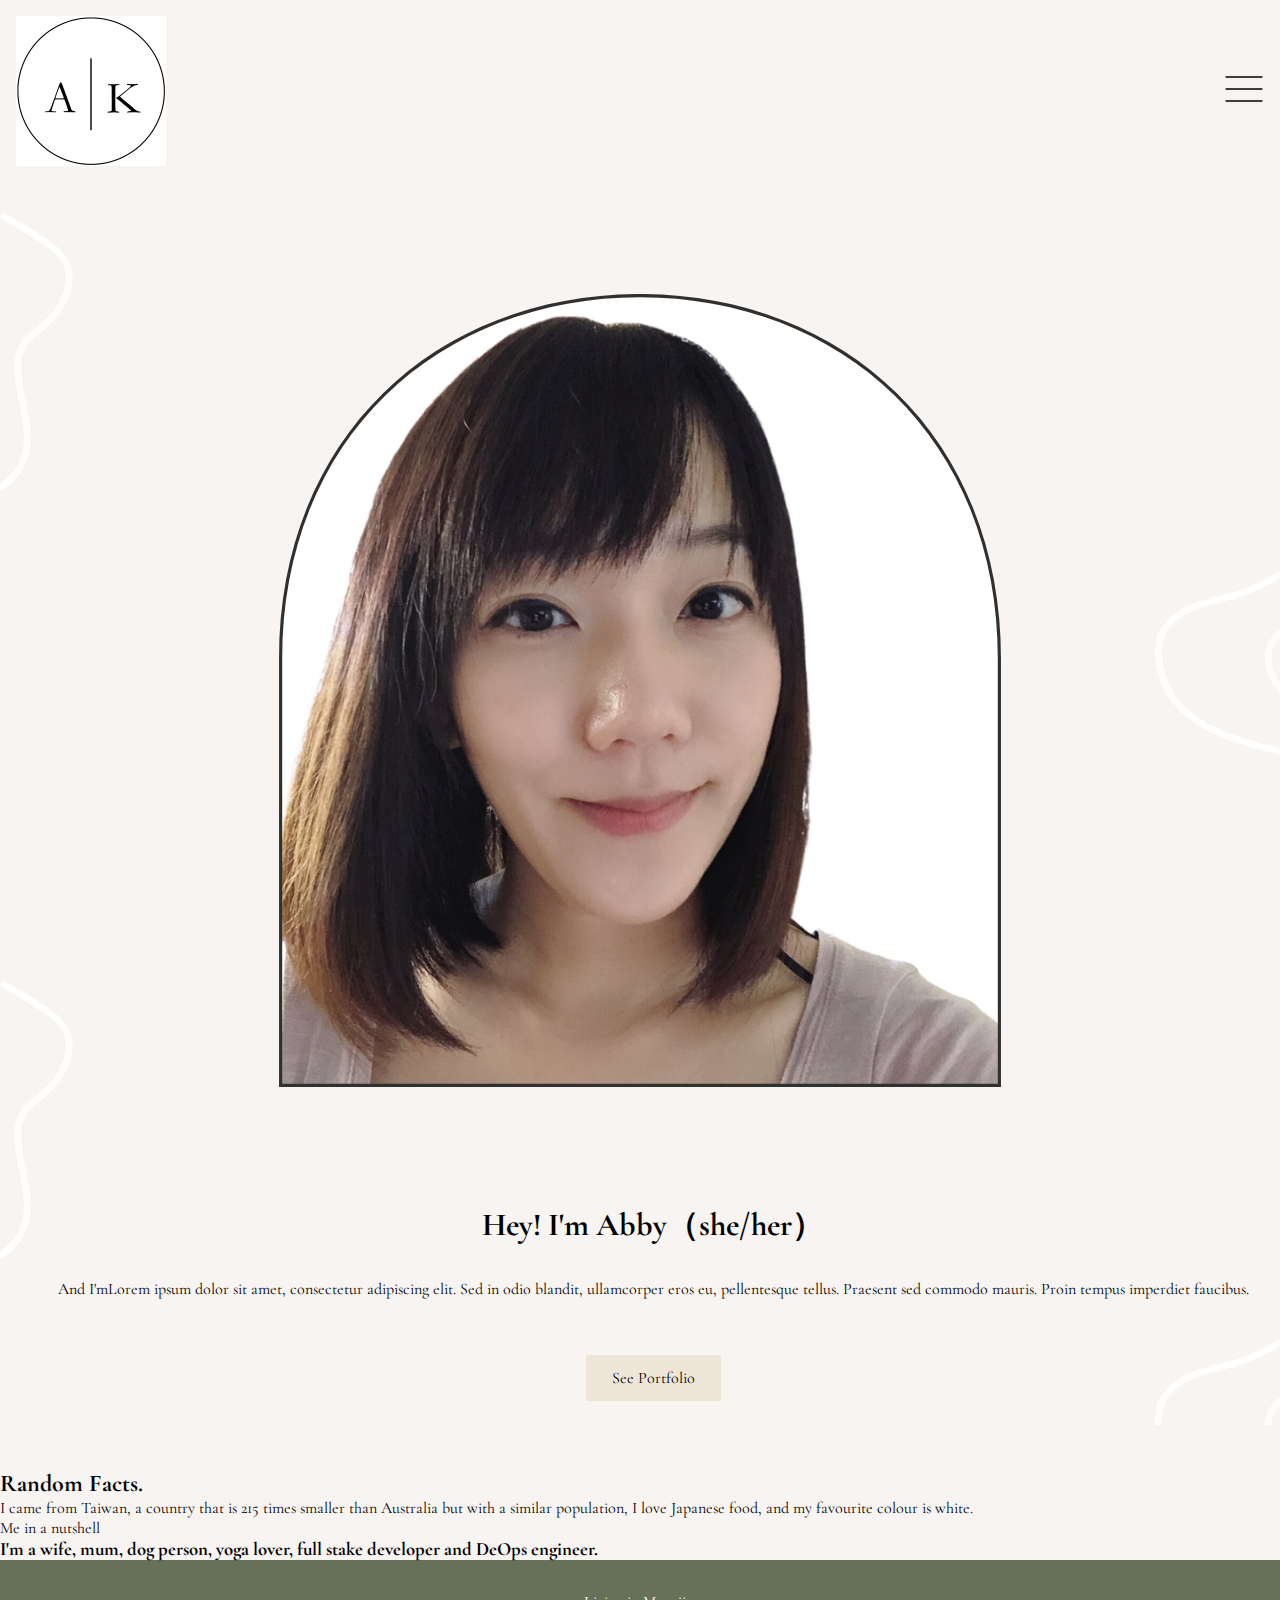
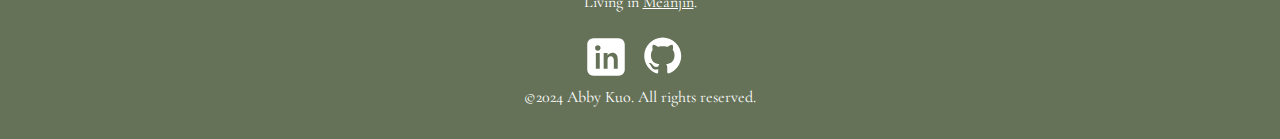
==== about.html @ 529d09ce "Edited class names, images, image links and alt, and added portfolio and profile image." ====
<!DOCTYPE html>
<html lang="en">
    <head>
        <meta charset="UTF-8">
        <meta http-equiv="X-UA-Compatible" content="IE=edge">
        <meta name="viewpoint" content="width=device-width", initial-scale="1.0">
        <title>Abby Kuo | Full Stack Developer</title>
        <link rel="stylesheet" href="style.css">
    </head>
    <body>
        <header>
            <div class="mobile-header">
                <img src="./img/logos/logo_1.png" alt="The Abby Kuo Logo." class="logo">
                <button type="button" class="hamburger-button">
                    <img class="hamburger-icon" src="./img/hamburger.svg" alt="Three horizontal lines, positioned one above the other.">
                </button>
            </div>
    
            <nav class="mobile-nav display-none" aria-label="Primary">
                <ul>
                    <li>
                        <a href="#">Home</a>
                    </li>
                    <li>
                        <a href="#">About</a>
                    </li>
                    <li>
                        <a href="#">Portfolio</a>
                    </li>
                    <li>
                        <a href="#">Resume</a>
                    </li>
                    <li>
                        <a href="#">Contact</a>
                    </li>
                </ul>
            </nav>

            <nav class="desktop-nav" aria-label="Primary">
                <ul>
                    <li>
                        <a href="#">Home</a>
                    </li>
                    <li>
                        <a href="#">About</a>
                    </li>
                    <li>
                        <a href="#">Portfolio</a>
                    </li>
                    <li>
                        <a href="#">Resume</a>
                    </li>
                    <li>
                        <a href="#">Contact</a>
                    </li>
                </ul>
            </nav>
        </header>
        
        <section class="hero">
            <div class="hero-bg hero-bg--2">
                <div class="hero-img">
                    <img src="./img/profile.png" alt="A half arch image of Abby Kuo's profile image." class="profile-img">
                </div>
                <div class="hero-text">
                    <h1>Hey! I'm Abby（she/her）</h1>
                    <p>And I'mLorem ipsum dolor sit amet, consectetur adipiscing elit. Sed in odio blandit, ullamcorper eros eu, pellentesque tellus. Praesent sed commodo mauris. Proin tempus imperdiet faucibus.</p>
                    <a href="#" class="btn-primary">See Portfolio</a>
                </div>
            </div>
        </section>

        <section class="ac">
            <div class="ac--1">
                <div >
                    <img src="#" alt="">
                </div>
                <div>
                    <h2>Random Facts.</h2>
                </div>
                <div>
                    <p>I came from Taiwan, a country that is 215 times smaller than Australia but with a similar population, I love Japanese food, and my favourite colour is white.</p>
                </div>
            </div>
            
        </section>

        <section class="ac">
            <div class="ac--2">
                <div>
                    <p><span>Me in a nutshell</span></p>
                </div>
                <div>
                    <h3>I'm a wife, mum, dog person, yoga lover, full stake developer and DeOps engineer.</h3>
                </div>
            </div>
            
                
        </section>

        <main>

        </main>

        <footer>
            <div>
                <p>Living in <a href="https://meanjin.com.au/about-meanjin/" title="Brisbane" target="_blank">Meanjin</a>.</p>
                <a href="https://www.linkedin.com/in/abby-kuo/"
                    title="Abby Kuo on Linkedin">
                    <img class="socials-icon" src="./img/linkedin.svg"  alt="The Linkedin logo: a simple blue square with the white letter 'in' in the center.">
                </a>
                <a href="https://github.com/AbbyKuo" title="Check me out">
                    <img class="socials-icon" src="./img/github.svg" style="height: 70px; padding-bottom: 5px;" alt="The GitHub logo: a black circle with the silhouette of a white cat, with on tenable arm.">
                </a>
                <p>©2024 Abby Kuo. All rights reserved.</p>
            </div> 
        </footer>
    </body>

</html>
---- style.css ----
@import url('https://fonts.googleapis.com/css2?family=Cormorant+Garamond:ital,wght@0,300;0,400;0,500;0,600;0,700;1,300;1,400;1,500;1,600;1,700&display=swap');

:root {
    --white: #ffffff;
    --green: #657258;
    --black: #000000;
    --cream: #ede6d9;
    --background: #f7f4f2; 
    --light-green: #9dbc98;
    --action: rgba(99, 136, 137, )
}

/* CSS Reset to get rid of the weird browser setting*/

html {
    box-sizing: border-box;
    font-size: 16px;
    font-family: "Cormorant Garamond", serif;
    color: var(--black);
    scroll-behavior: smooth;
  }
  
  *,
  *:before,
  *:after {
    box-sizing: inherit;
  }
  
  h1,
  h2,
  h3,
  h4,
  h5,
  h6 {
    font-family: "Cormorant Garamond", serif;
  }
  
  body,
  h1,
  h2,
  h3,
  h4,
  h5,
  h6,
  p,
  ol,
  ul {
    margin: 0;
    padding: 0;
  }
  
  ol,
  ul {
    list-style: none;
  }
  
  img {
    max-width: 100%;
    height: auto;
  }
  
  input,
  button,
  textarea,
  select {
    font: inherit;
  }

/* utilities */

.display-none {
    display: none;
  }

  /* Components */

body {
    background-color: var(--background);
}

footer {
    background-color: var(--green);
    color: var(--white);
}

.btn-primary {
    padding: 13px 26px;
    display: inline-block;
    text-decoration: none;
    color: var(--black);
    background-color: var(--cream);
    margin: 24px 16px;
}

.btn-primary:hover {
    color: var(--white);
    background-color: var(--green);
}

header .mobile-header {
    padding: 16px;
    display: flex;
    align-items: center;
    justify-content: space-between;
} 

header button {
    all: unset;
}

.logo {
    height: 150px;
}

.mobile-nav a {
    text-decoration: none;
    color: var(--black);
    display: block;
    padding: 4px 16px;
}

.desktop-nav {
    display: none;
}

.hamburger-icon {
    height: 40px;
}

.hero {
    margin: 5px 0;
}

.hero-bg {
    margin-bottom: 24px;
    
}

.hero-img {
    display: flex;
    justify-content: center;
}

.hero-text {
    display: flex;
    align-items: center;
    flex-direction: column;
}

.hero-bg--1 {
    background-image: url(./img/hero-bg-1.png);
    width: 100%;
}

.hero-bg--1 img {
    width:40%
}

.hero-bg--2 {
    background-image: url(./img/hero-bg-1.png);
    width: 100%;
}

.hero-text {
    margin-left: 26px;
}

.hero h1 {
    font-size: 2rem;
    padding: 16px;
}

.hero p {
    padding: 16px;
    margin-bottom: 16px;
}
.portfolio {
    padding: 32px 16px;
    margin: 5px 10px;
}

footer {
    padding:32px 16px;
    text-align: center;
    display: flex;
    justify-content: space-around;
}

.socials-icon {
    height: 50px;
}

footer a:has(img) {
    text-decoration: none;
}

footer a:link, a:visited {
    color: var(--white);
}

/* contact page styling */
.form {
    width: 80%;
    margin-left: auto;
    margin-right: auto;
    margin-bottom: 56px;
}
.contact-form {
    margin: 64px 72px;
}

.contact-form p {
    padding-bottom: 32px;
    font-size: 1.1rem;
    text-align: center;
}

.form-floating input,textarea {
    display: block;
    padding: 8px;
    margin-bottom: 16px;
    width: 100%;
    border: none;
    background-color: transparent;
    border-bottom: 1px solid;
}

.form-floating input[type="submit"] {
    border: 0;
    margin-top: 8px;
    cursor: pointer;
    background-color: var(--cream);
    width: 15%;
}

.form-floating input[type="submit"]:hover {
    background-color: var(--green);
    color: var(--white);
}
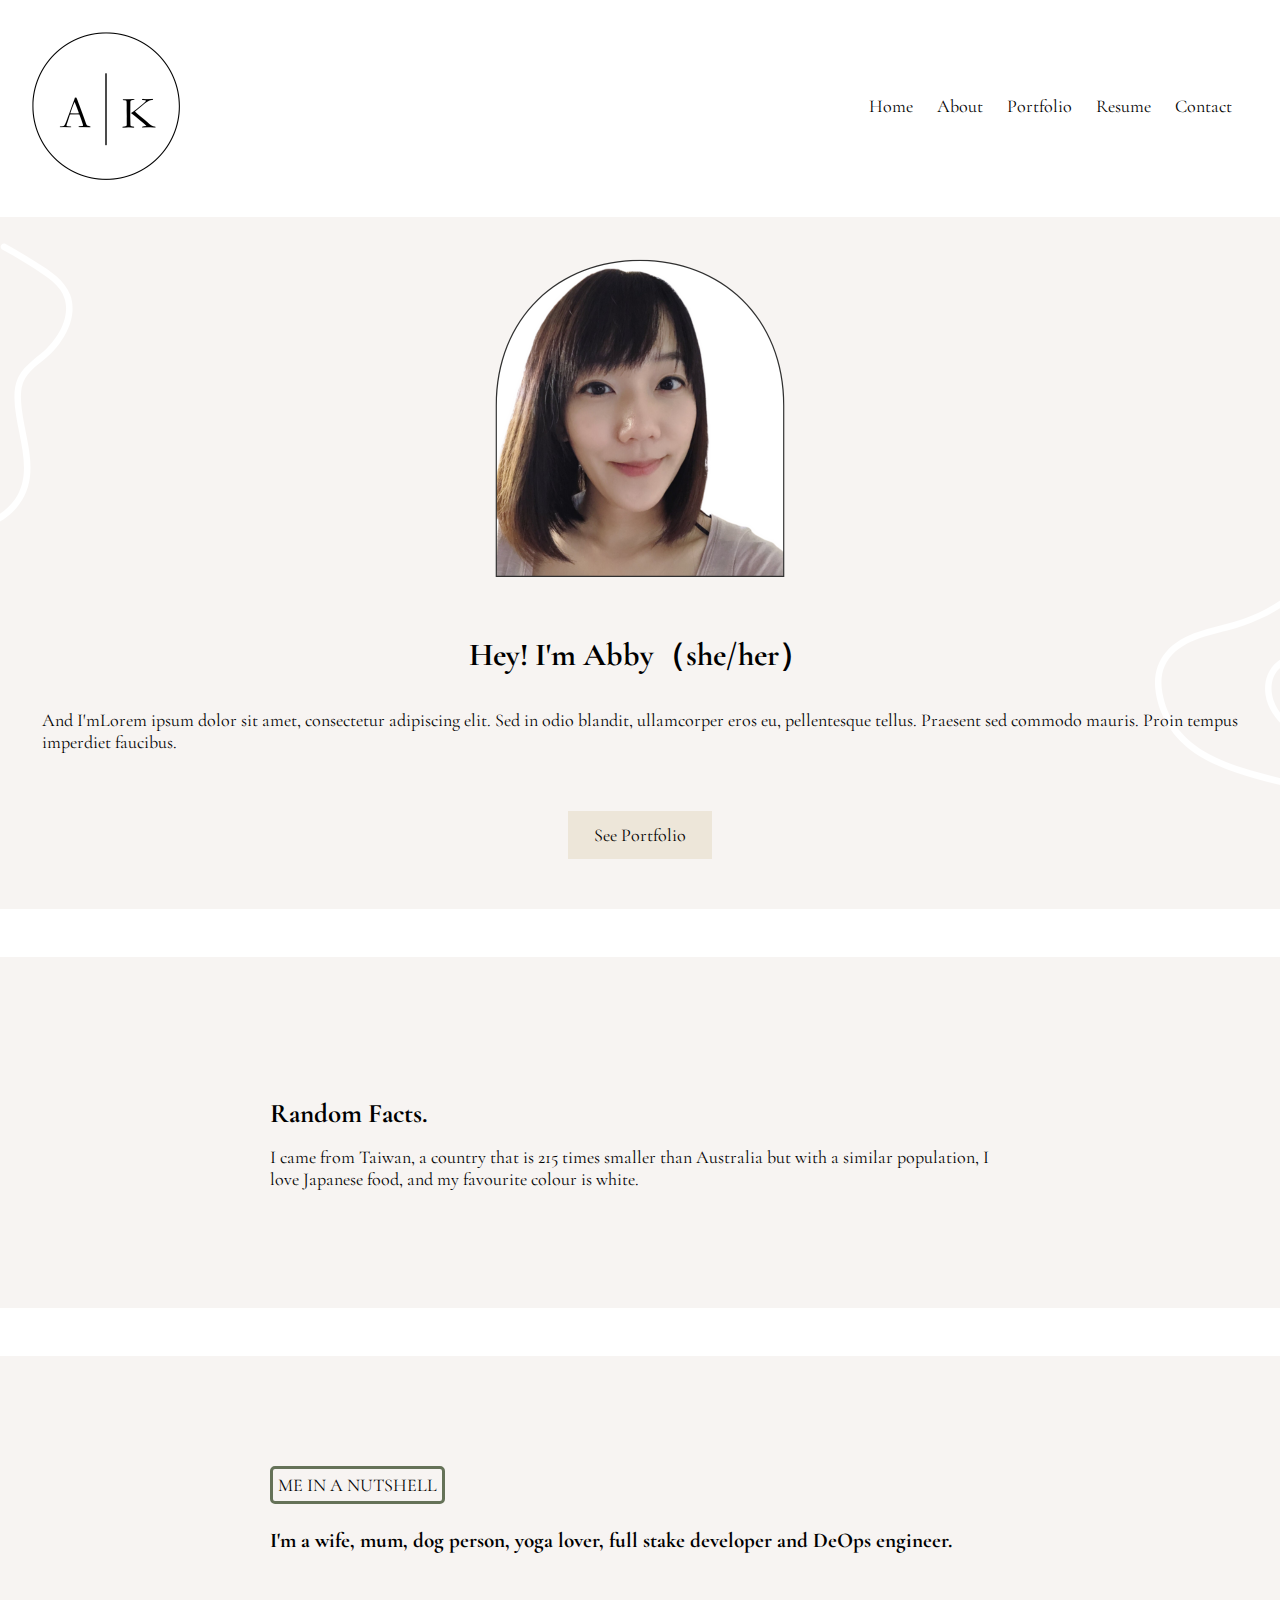
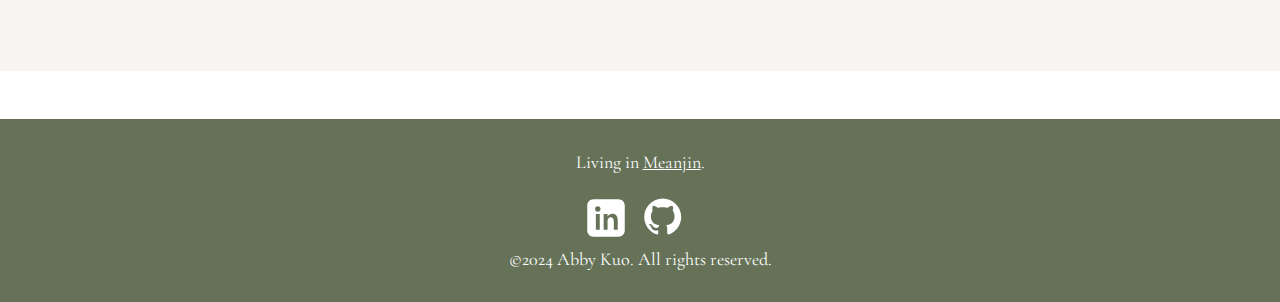
==== commit 14541449: "Added media query to style.css, updated the size of portfolie and profile image to 400px x 400px." ====
--- a/about.html
+++ b/about.html
@@ -93,9 +93,7 @@
                 <div>
                     <h3>I'm a wife, mum, dog person, yoga lover, full stake developer and DeOps engineer.</h3>
                 </div>
-            </div>
-            
-                
+            </div> 
         </section>
 
         <main>
--- a/style.css
+++ b/style.css
@@ -6,7 +6,6 @@
     --black: #000000;
     --cream: #ede6d9;
     --background: #f7f4f2; 
-    --light-green: #9dbc98;
     --action: rgba(99, 136, 137, )
 }
 
@@ -75,7 +74,7 @@
   /* Components */
 
 body {
-    background-color: var(--background);
+    background-color: var(--white);
 }
 
 footer {
@@ -89,12 +88,12 @@
     text-decoration: none;
     color: var(--black);
     background-color: var(--cream);
-    margin: 24px 16px;
+    margin: 26px 0;
 }
 
 .btn-primary:hover {
     color: var(--white);
-    background-color: var(--green);
+    background-color: var(--green);   
 }
 
 header .mobile-header {
@@ -109,7 +108,8 @@
 }
 
 .logo {
-    height: 150px;
+    height: 70px;
+    margin: 15px;
 }
 
 .mobile-nav a {
@@ -125,10 +125,15 @@
 
 .hamburger-icon {
     height: 40px;
+    margin-right: 26px;
 }
 
 .hero {
-    margin: 5px 0;
+    margin-top: 5px;
+    margin-bottom: 48px;
+    background-color: var(--background);
+    width: 100%;
+    height: auto;
 }
 
 .hero-bg {
@@ -163,6 +168,7 @@
 
 .hero-text {
     margin-left: 26px;
+    margin-right: 26px;
 }
 
 .hero h1 {
@@ -174,9 +180,15 @@
     padding: 16px;
     margin-bottom: 16px;
 }
+
+.content-container {
+    margin-left: 26px;
+    margin-right: 26px;
+    margin-bottom: 48px;
+}
+
 .portfolio {
-    padding: 32px 16px;
-    margin: 5px 10px;
+    margin: 5px 16px;
 }
 
 footer {
@@ -194,11 +206,16 @@
     text-decoration: none;
 }
 
-footer a:link, a:visited {
+footer a:link {
     color: var(--white);
 }
 
+footer a:visited {
+    color: var(--cream);
+}
+
 /* contact page styling */
+
 .form {
     width: 80%;
     margin-left: auto;
@@ -218,12 +235,20 @@
 .form-floating input,textarea {
     display: block;
     padding: 8px;
-    margin-bottom: 16px;
+    margin-bottom: 26px;
     width: 100%;
     border: none;
     background-color: transparent;
     border-bottom: 1px solid;
 }
+
+.form-floating input:focus, 
+.form-floating textarea:focus {
+    outline: none !important;
+    border-color: var(--cream);
+    box-shadow: 0 0 10px var(--cream);
+}
+
 
 .form-floating input[type="submit"] {
     border: 0;
@@ -231,6 +256,7 @@
     cursor: pointer;
     background-color: var(--cream);
     width: 15%;
+    min-width: fit-content;
 }
 
 .form-floating input[type="submit"]:hover {
@@ -238,19 +264,158 @@
     color: var(--white);
 }
 
-
-
-
-
-
-
-
-
-
-
-
-
-
-
-
-
+/* about page styling */
+
+.ac {
+    background-color: var(--background);
+    margin-bottom: 48px;
+    padding: 70px 0;
+}
+
+.ac--1, .ac--2 {
+    margin-left: 26px;
+    margin-right: 26px;
+}
+
+.ac--1 h2 {
+    margin-bottom: 16px;
+}
+
+.ac--2 span {
+    border-style: solid;
+    border-color: var(--green);
+    border-radius: 5px;
+    margin-bottom: 16px;
+    padding: 5px;
+    text-transform: uppercase;
+}
+
+.ac--2 h3 {
+    margin-top: 32px;
+}
+
+/* portfolio page styling */
+
+.index-head, .index-title, .index-item {
+    margin: 5px 16px;
+}
+
+.index-container {
+    background-color: var(--background);
+    padding: 26px 26px 48px;
+}
+
+@media (min-width: 768px) {
+    header {
+        display: flex;
+        justify-content: space-between;
+        align-items: center;
+    }
+
+    header nav ul {
+        display: flex;
+        gap: 24px;
+        margin-right: 16px;
+    }
+
+    header .mobile-header .hamburger-icon {
+        display: none;
+    }
+
+    .logo {
+        height: 150px;
+    }
+
+    .desktop-nav a {
+        text-decoration: none;
+        font-size: large;
+        color: var(--black);
+        /* Underline styles */
+        display: block;
+        position: relative;
+     }
+
+     .desktop-nav a::after {
+        content: '';
+        position: absolute;
+        bottom: 0;
+        left: 0;
+        width: 100%;
+        height: 1px;
+        background-color: var(--black);
+        transition: opacity 300ms, transform 300ms;
+        opacity: 1;
+        transform: scale(0);
+        transform-origin: center;
+    }
+    
+    .desktop-nav a:hover::after,
+    .desktop-nav a:focus::after {
+      transform: scale(1);
+    }
+
+     .desktop-nav {
+        display: inline-block;
+        margin-right: 32px;
+     }
+
+     .hero {
+        display: flex;
+    }
+
+    .hero-text {
+        font-size: large;
+    }
+    
+    .content-container {
+        font-size: large;
+        margin: 48px 270px;
+    }
+
+    .ac {
+        font-size: large;
+    }
+
+    .ac--1, .ac--2 {
+        margin: 48px 270px;;
+    }
+
+    .contact-form {
+        font-size: large;
+        margin: 48px 270px;
+    }
+
+    .contact-form form {
+        width: 50%;
+        margin-left: auto;
+        margin-right: auto;
+    }
+
+    .index-container {
+        font-size: large;
+        padding: 48px 270px;
+    }
+
+    footer {
+        font-size: large;
+    }
+}
+
+
+
+
+
+
+
+
+
+
+
+
+
+
+
+
+
+
+
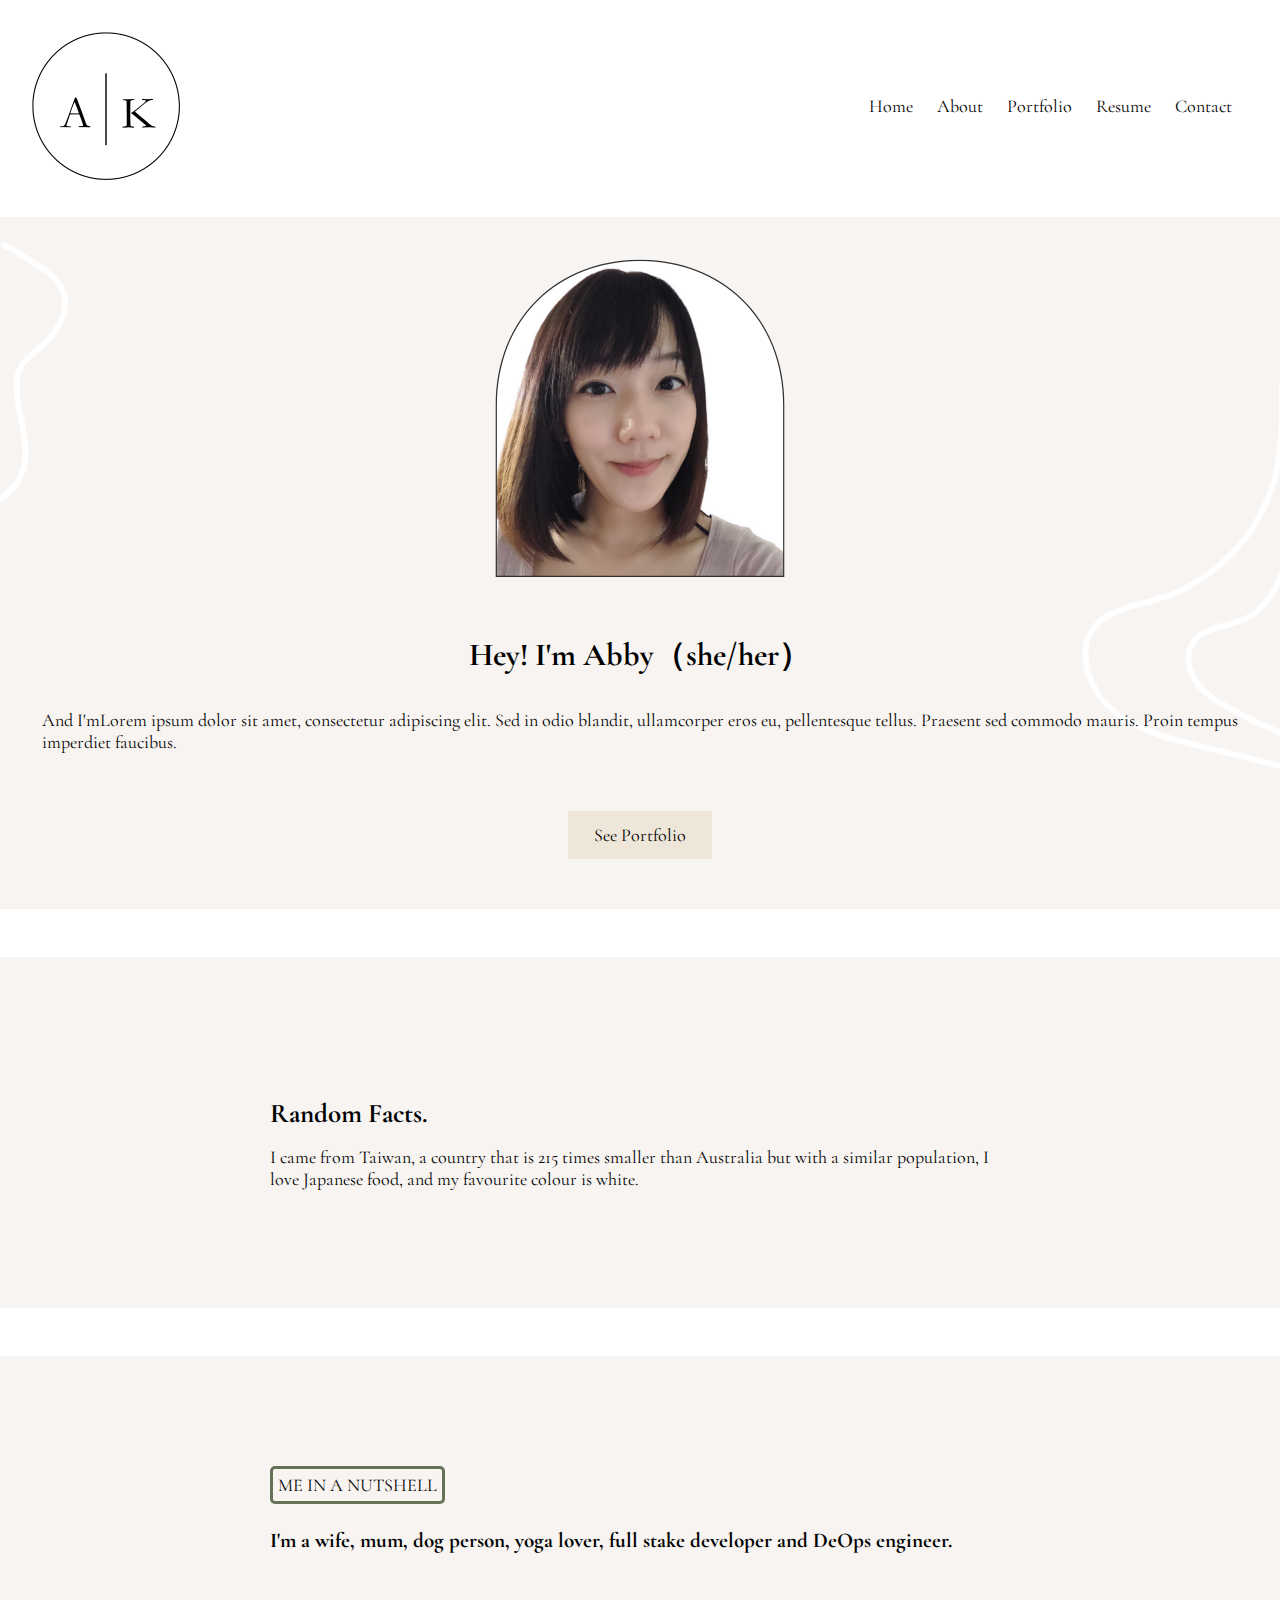
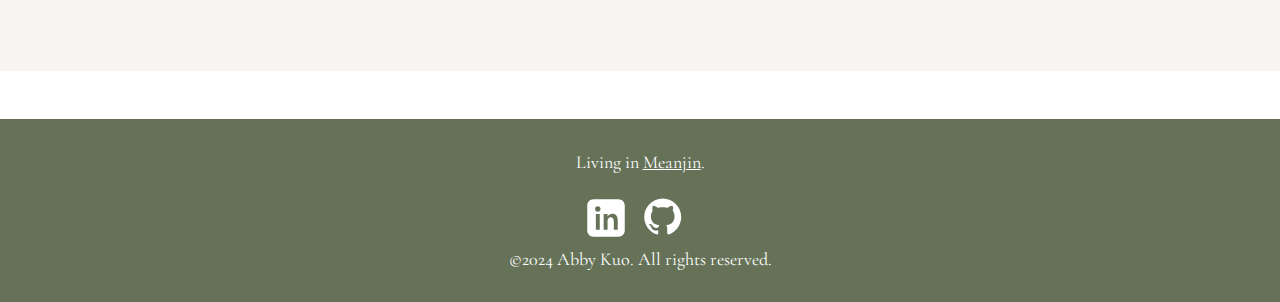
==== commit c423f6ff: "Removed hero-bg--1 class and hero-bg--2 class. Set  background image size to cover." ====
--- a/about.html
+++ b/about.html
@@ -58,7 +58,7 @@
         </header>
         
         <section class="hero">
-            <div class="hero-bg hero-bg--2">
+            <div class="hero-bg">
                 <div class="hero-img">
                     <img src="./img/profile.png" alt="A half arch image of Abby Kuo's profile image." class="profile-img">
                 </div>
--- a/style.css
+++ b/style.css
@@ -152,18 +152,14 @@
     flex-direction: column;
 }
 
-.hero-bg--1 {
+.hero-bg {
     background-image: url(./img/hero-bg-1.png);
     width: 100%;
+    background-size: cover;
 }
 
 .hero-bg--1 img {
     width:40%
-}
-
-.hero-bg--2 {
-    background-image: url(./img/hero-bg-1.png);
-    width: 100%;
 }
 
 .hero-text {
@@ -386,7 +382,7 @@
     }
 
     .contact-form form {
-        width: 50%;
+        width: 70%;
         margin-left: auto;
         margin-right: auto;
     }
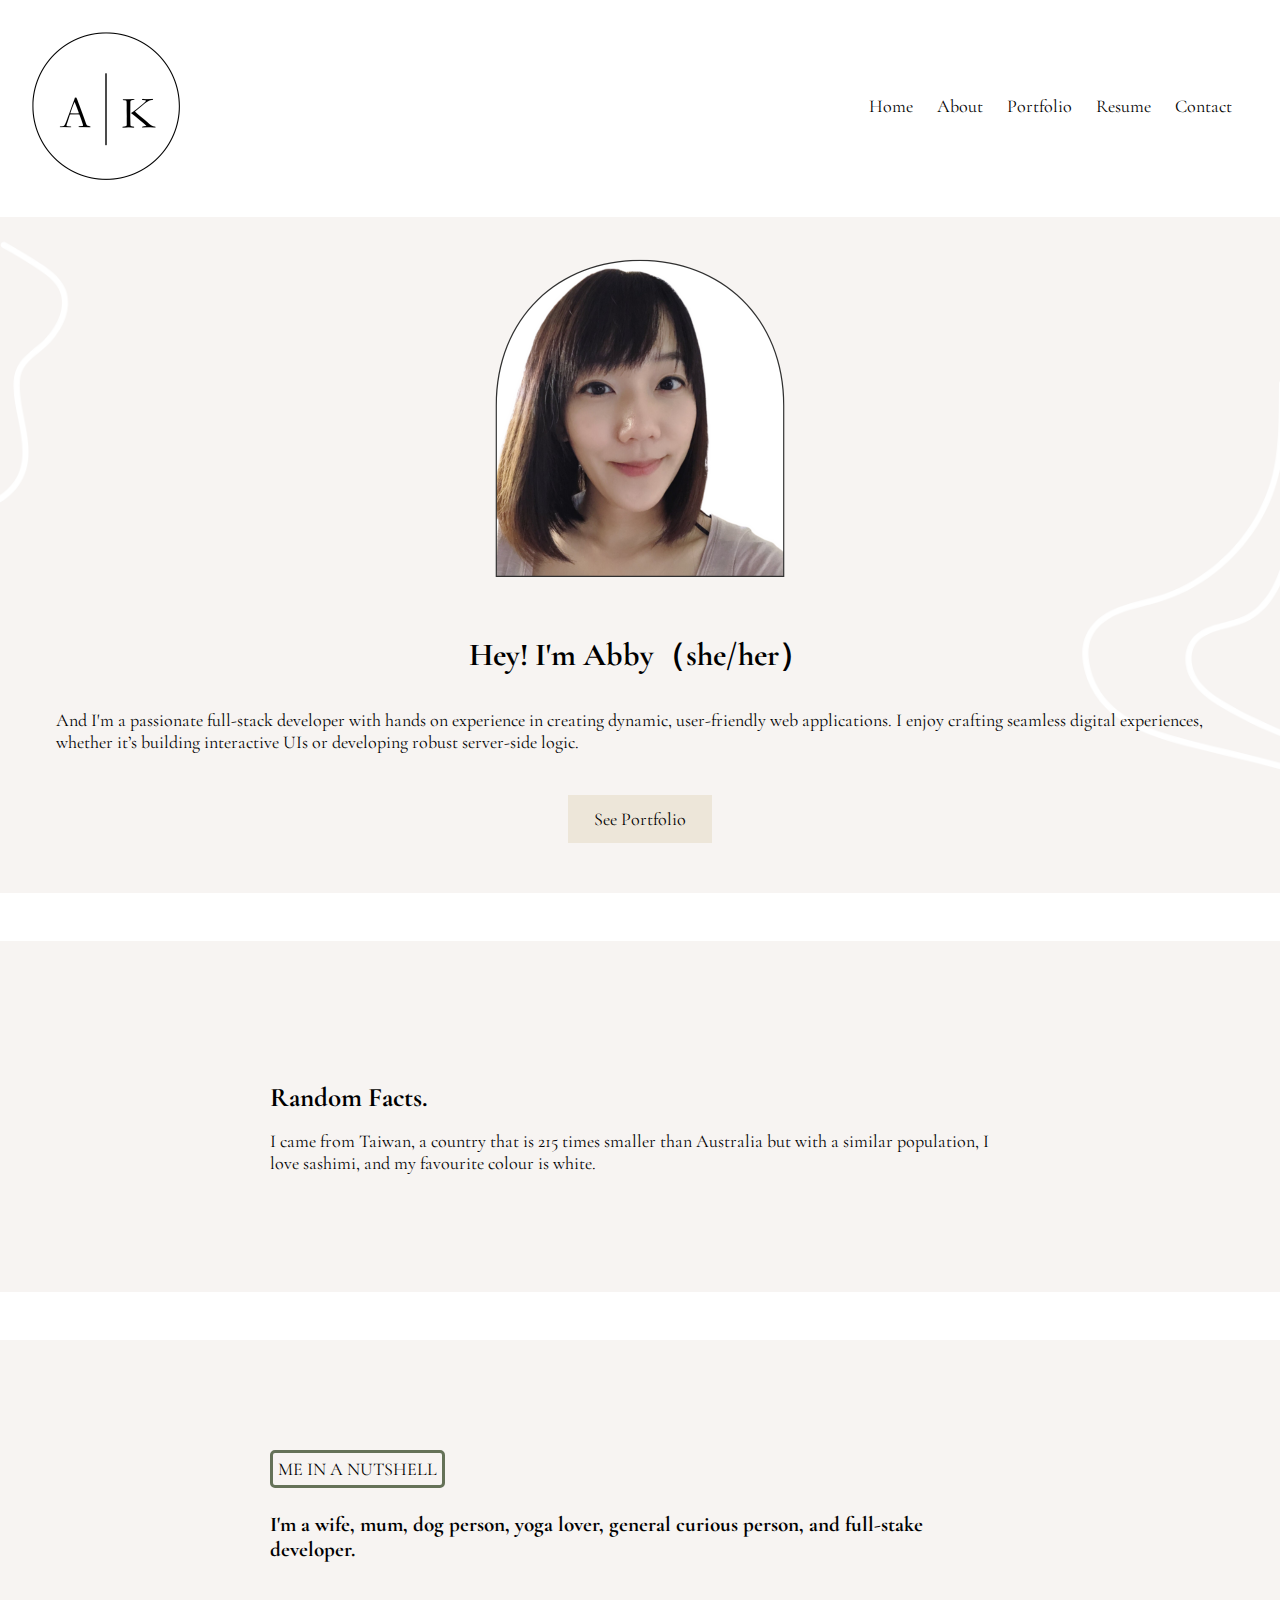
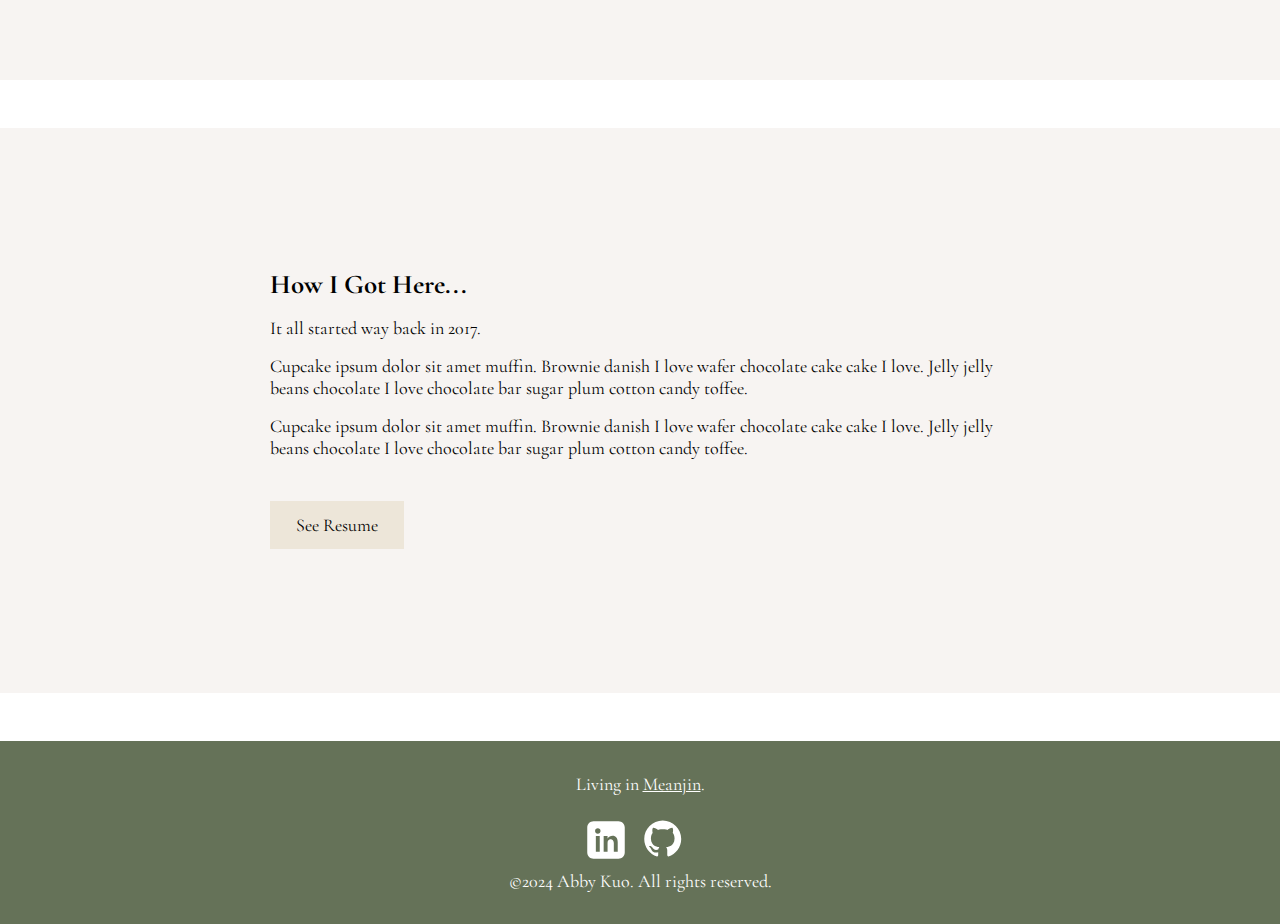
==== commit f1200ed2: "Added How I Got Here section to about.html and added styling to style.css. Changed More about me to " ====
--- a/about.html
+++ b/about.html
@@ -64,7 +64,8 @@
                 </div>
                 <div class="hero-text">
                     <h1>Hey! I'm Abby（she/her）</h1>
-                    <p>And I'mLorem ipsum dolor sit amet, consectetur adipiscing elit. Sed in odio blandit, ullamcorper eros eu, pellentesque tellus. Praesent sed commodo mauris. Proin tempus imperdiet faucibus.</p>
+                    <p>And I'm a passionate full-stack developer with hands on experience in creating dynamic, user-friendly web applications. I enjoy crafting seamless digital 
+                        experiences, whether it’s building interactive UIs or developing robust server-side logic.</p>
                     <a href="#" class="btn-primary">See Portfolio</a>
                 </div>
             </div>
@@ -79,7 +80,7 @@
                     <h2>Random Facts.</h2>
                 </div>
                 <div>
-                    <p>I came from Taiwan, a country that is 215 times smaller than Australia but with a similar population, I love Japanese food, and my favourite colour is white.</p>
+                    <p>I came from Taiwan, a country that is 215 times smaller than Australia but with a similar population, I love sashimi, and my favourite colour is white.</p>
                 </div>
             </div>
             
@@ -91,10 +92,32 @@
                     <p><span>Me in a nutshell</span></p>
                 </div>
                 <div>
-                    <h3>I'm a wife, mum, dog person, yoga lover, full stake developer and DeOps engineer.</h3>
+                    <h3>I'm a wife, mum, dog person, yoga lover, general curious person, and full-stake developer.</h3>
                 </div>
             </div> 
         </section>
+
+        <section class="ac">
+            <div class="ac--3">
+                <div >
+                    <img src="#" alt="">
+                </div>
+                <div>
+                    <h2>How I Got Here...</h2>
+                </div>
+                <div>
+                    <p>It all started way back in 2017.</p>
+                    <p>Cupcake ipsum dolor sit amet muffin. Brownie danish I love wafer chocolate cake cake I love. 
+                        Jelly jelly beans chocolate I love chocolate bar sugar plum cotton candy toffee.</p>
+                    <p>Cupcake ipsum dolor sit amet muffin. Brownie danish I love wafer chocolate cake cake I love. 
+                        Jelly jelly beans chocolate I love chocolate bar sugar plum cotton candy toffee.</p>
+                </div>
+                <div class="ac-btn">
+                    <a href="#" class="btn-primary">See Resume</a>
+                </div>
+            </div>
+            
+        </section>        
 
         <main>
 
--- a/style.css
+++ b/style.css
@@ -173,7 +173,7 @@
 }
 
 .hero p {
-    padding: 16px;
+    padding: 16px 30px 0;
     margin-bottom: 16px;
 }
 
@@ -268,12 +268,13 @@
     padding: 70px 0;
 }
 
-.ac--1, .ac--2 {
+.ac--1, .ac--2, .ac--3 {
     margin-left: 26px;
     margin-right: 26px;
-}
-
-.ac--1 h2 {
+    padding: 0 30px;
+}
+
+.ac--1 h2, .ac--3 h2 {
     margin-bottom: 16px;
 }
 
@@ -289,6 +290,11 @@
 .ac--2 h3 {
     margin-top: 32px;
 }
+
+.ac--3 p {
+    margin-bottom: 16px;
+}
+
 
 /* portfolio page styling */
 
@@ -372,8 +378,9 @@
         font-size: large;
     }
 
-    .ac--1, .ac--2 {
-        margin: 48px 270px;;
+    .ac--1, .ac--2, .ac--3 {
+        margin: 48px 270px;
+        padding: 0;
     }
 
     .contact-form {
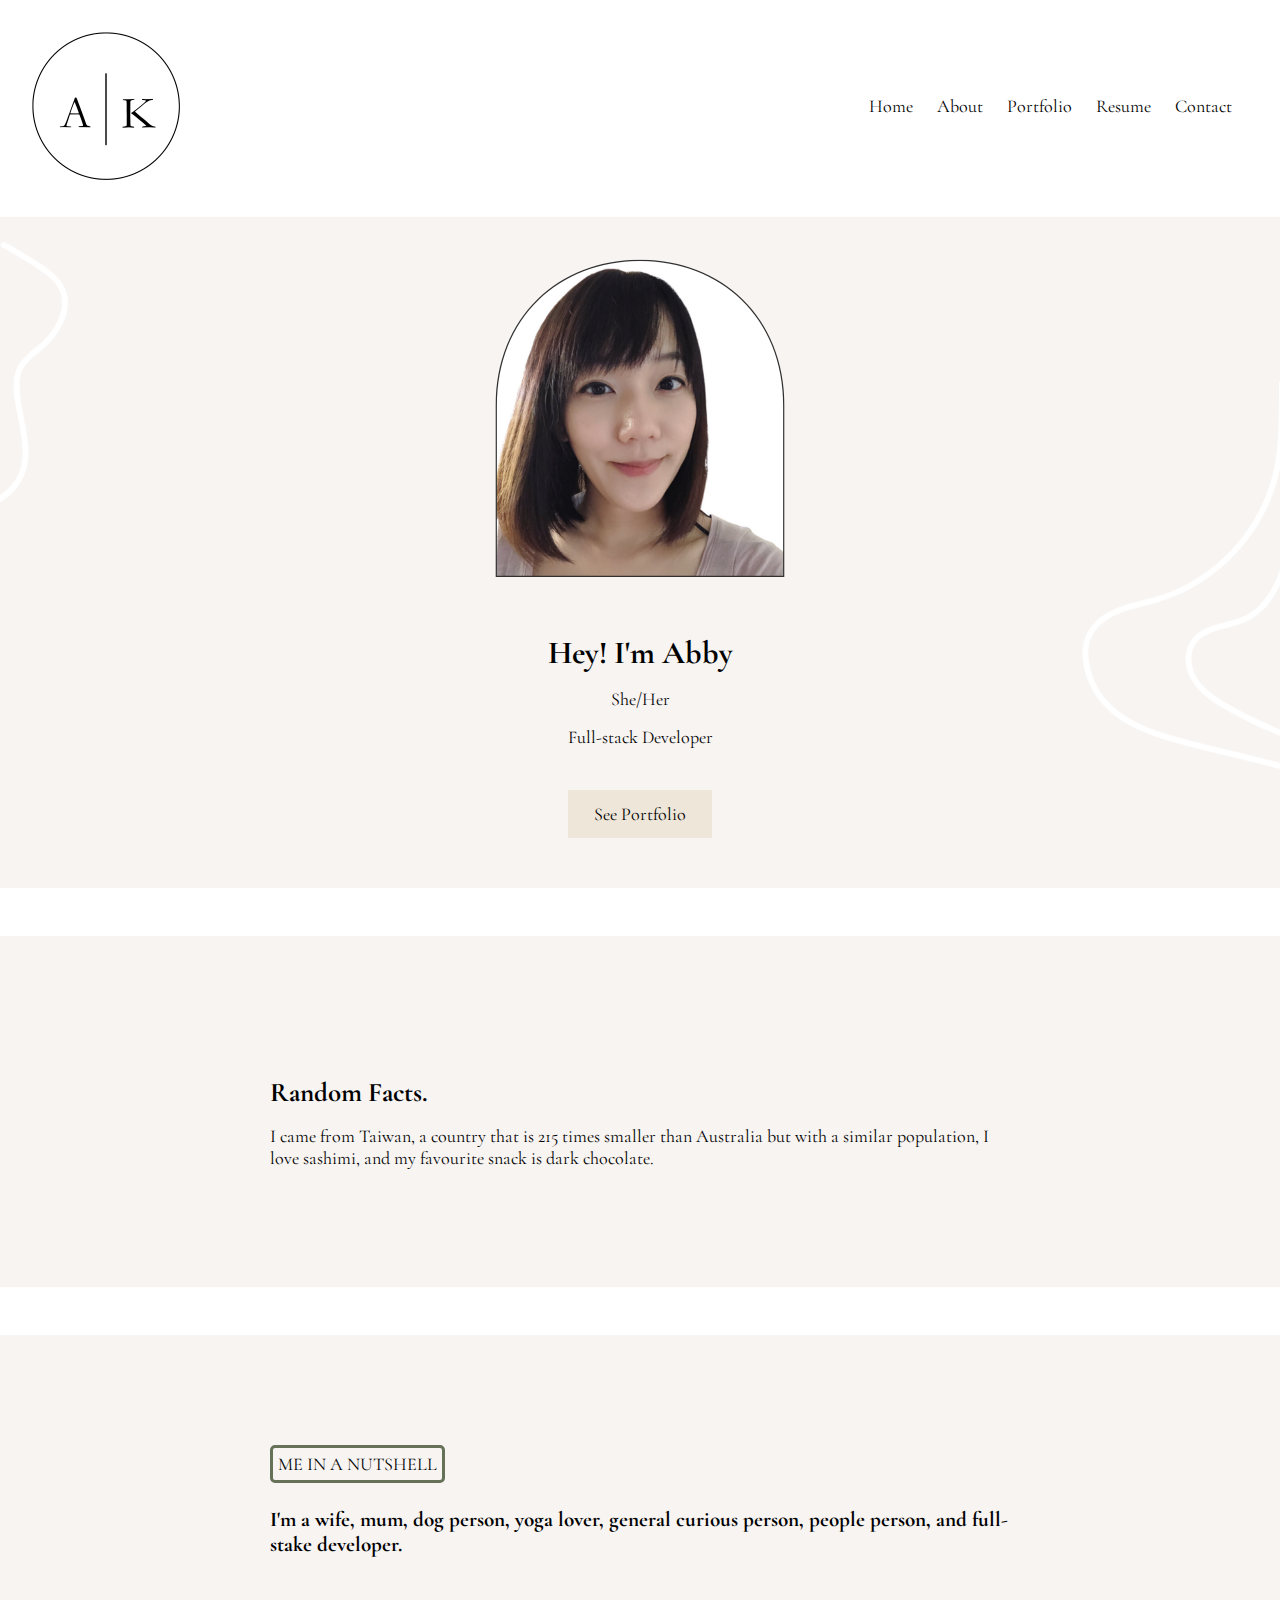
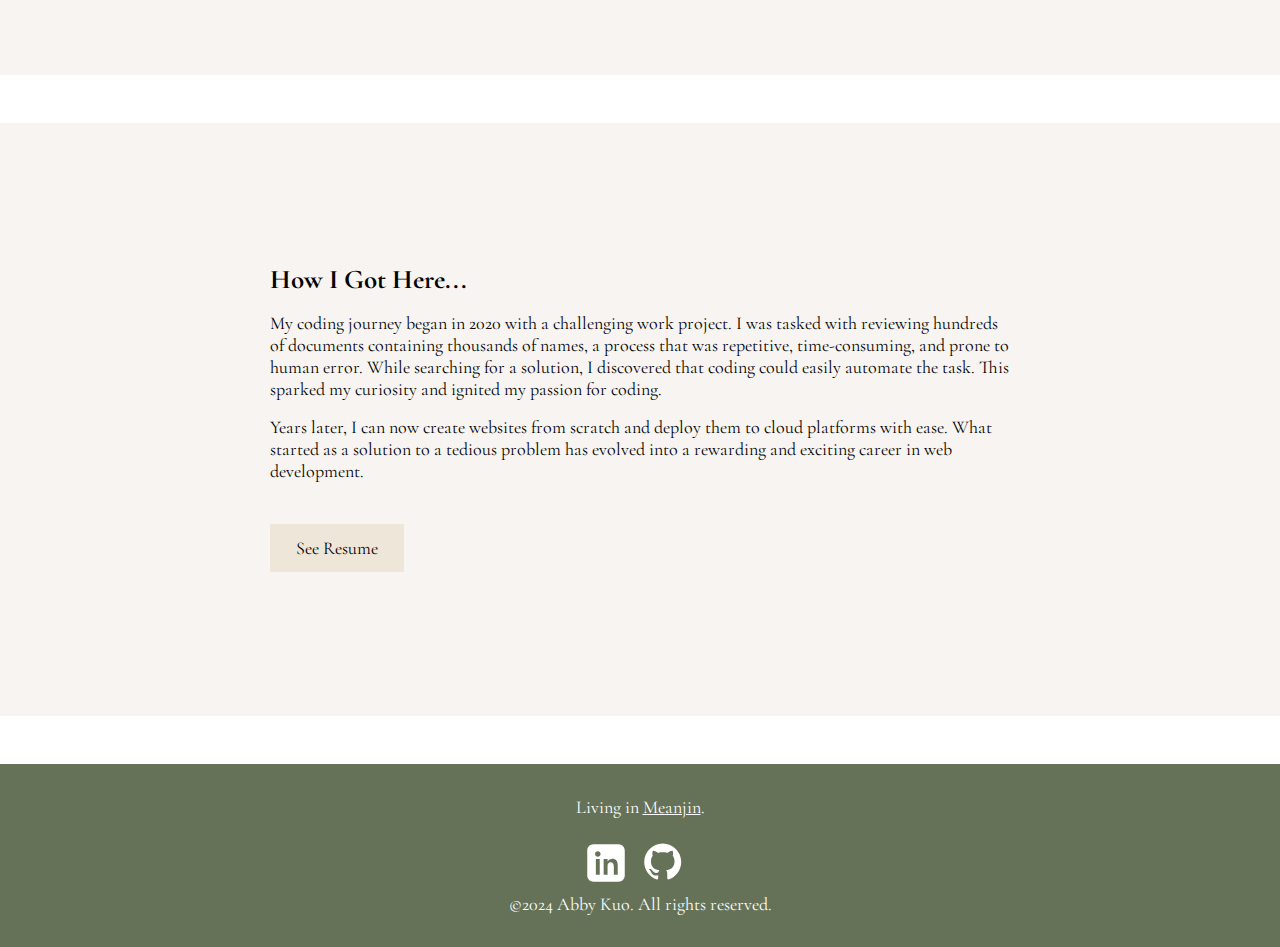
==== commit 36a6dae5: "Changed the paragraph in hero and how I got here section. And centered the here h2." ====
--- a/about.html
+++ b/about.html
@@ -63,9 +63,9 @@
                     <img src="./img/profile.png" alt="A half arch image of Abby Kuo's profile image." class="profile-img">
                 </div>
                 <div class="hero-text">
-                    <h1>Hey! I'm Abby（she/her）</h1>
-                    <p>And I'm a passionate full-stack developer with hands on experience in creating dynamic, user-friendly web applications. I enjoy crafting seamless digital 
-                        experiences, whether it’s building interactive UIs or developing robust server-side logic.</p>
+                    <h1>Hey! I'm Abby</h1>
+                    <p>She/Her</p>
+                    <p>Full-stack Developer</p>
                     <a href="#" class="btn-primary">See Portfolio</a>
                 </div>
             </div>
@@ -80,7 +80,7 @@
                     <h2>Random Facts.</h2>
                 </div>
                 <div>
-                    <p>I came from Taiwan, a country that is 215 times smaller than Australia but with a similar population, I love sashimi, and my favourite colour is white.</p>
+                    <p>I came from Taiwan, a country that is 215 times smaller than Australia but with a similar population, I love sashimi, and my favourite snack is dark chocolate.</p>
                 </div>
             </div>
             
@@ -92,7 +92,7 @@
                     <p><span>Me in a nutshell</span></p>
                 </div>
                 <div>
-                    <h3>I'm a wife, mum, dog person, yoga lover, general curious person, and full-stake developer.</h3>
+                    <h3>I'm a wife, mum, dog person, yoga lover, general curious person, people person, and full-stake developer.</h3>
                 </div>
             </div> 
         </section>
@@ -106,11 +106,8 @@
                     <h2>How I Got Here...</h2>
                 </div>
                 <div>
-                    <p>It all started way back in 2017.</p>
-                    <p>Cupcake ipsum dolor sit amet muffin. Brownie danish I love wafer chocolate cake cake I love. 
-                        Jelly jelly beans chocolate I love chocolate bar sugar plum cotton candy toffee.</p>
-                    <p>Cupcake ipsum dolor sit amet muffin. Brownie danish I love wafer chocolate cake cake I love. 
-                        Jelly jelly beans chocolate I love chocolate bar sugar plum cotton candy toffee.</p>
+                    <p>My coding journey began in 2020 with a challenging work project. I was tasked with reviewing hundreds of documents containing thousands of names, a process that was repetitive, time-consuming, and prone to human error. While searching for a solution, I discovered that coding could easily automate the task. This sparked my curiosity and ignited my passion for coding.</p>
+                    <p>Years later, I can now create websites from scratch and deploy them to cloud platforms with ease. What started as a solution to a tedious problem has evolved into a rewarding and exciting career in web development.</p>
                 </div>
                 <div class="ac-btn">
                     <a href="#" class="btn-primary">See Resume</a>
--- a/style.css
+++ b/style.css
@@ -150,6 +150,8 @@
     display: flex;
     align-items: center;
     flex-direction: column;
+    margin-left: 26px;
+    margin-right: 26px;
 }
 
 .hero-bg {
@@ -162,14 +164,11 @@
     width:40%
 }
 
-.hero-text {
-    margin-left: 26px;
-    margin-right: 26px;
-}
 
 .hero h1 {
     font-size: 2rem;
     padding: 16px;
+    text-align: center;
 }
 
 .hero p {
@@ -177,14 +176,16 @@
     margin-bottom: 16px;
 }
 
-.content-container {
+.content-container, .portfolio-container {
     margin-left: 26px;
     margin-right: 26px;
     margin-bottom: 48px;
 }
 
+
 .portfolio {
-    margin: 5px 16px;
+    margin: 5px 26px;
+    padding: 0 30px;
 }
 
 footer {
@@ -298,14 +299,27 @@
 
 /* portfolio page styling */
 
+.portfolio-mp {
+    margin-bottom: 26px;
+}
+
+.portfolio-mp img, .portfolio-mp p {
+    margin-bottom: 20px;
+}
+.portfolio-mp h2 {
+    margin-bottom: 5px;
+}
+
 .index-head, .index-title, .index-item {
-    margin: 5px 16px;
+    margin: 5px 26px;
+    padding: 0 30px;
 }
 
 .index-container {
     background-color: var(--background);
     padding: 26px 26px 48px;
 }
+
 
 @media (min-width: 768px) {
     header {
@@ -368,6 +382,10 @@
     .hero-text {
         font-size: large;
     }
+
+    .hero-text p {
+        padding: 0 70px;
+    }
     
     .content-container {
         font-size: large;
@@ -394,9 +412,16 @@
         margin-right: auto;
     }
 
+    .portfolio-container {
+        display: flex;
+        justify-content: space-between;
+        margin: 48px 70px;
+    }
+
     .index-container {
         font-size: large;
-        padding: 48px 270px;
+        padding: 48px 70px;
+        
     }
 
     footer {
